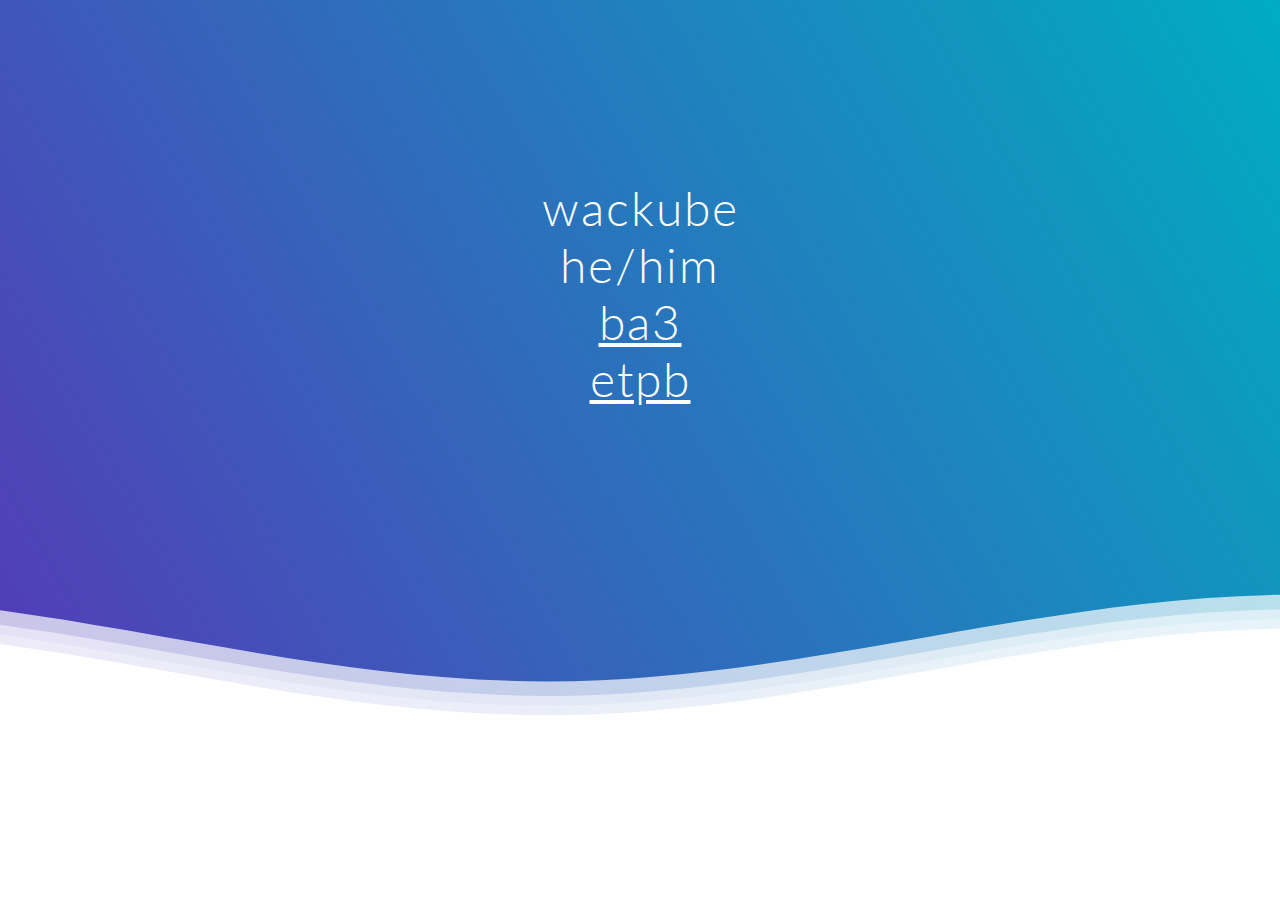
==== index.html @ 9024e870 "Update index.html" ====
<!DOCTYPE html>
<html lang="en" >
<head>
  <meta charset="UTF-8">
  <title>wackube</title>
  <link rel="stylesheet" href="./style.css">

</head>
<body>



<div class="header">

<div class="inner-header flex">
<h1>wackube<br>he/him<br><a href="https://cake.avris.it/bA3">ba3</a><br><a href="https://spectrum.avris.it/eTPB">etpb</a></h1>
</div>


<div>
<svg class="waves" xmlns="http://www.w3.org/2000/svg" xmlns:xlink="http://www.w3.org/1999/xlink"
viewBox="0 24 150 28" preserveAspectRatio="none" shape-rendering="auto">
<defs>
<path id="gentle-wave" d="M-160 44c30 0 58-18 88-18s 58 18 88 18 58-18 88-18 58 18 88 18 v44h-352z" />
</defs>
<g class="parallax">
<use xlink:href="#gentle-wave" x="48" y="0" fill="rgba(255,255,255,0.7" />
<use xlink:href="#gentle-wave" x="48" y="3" fill="rgba(255,255,255,0.5)" />
<use xlink:href="#gentle-wave" x="48" y="5" fill="rgba(255,255,255,0.3)" />
<use xlink:href="#gentle-wave" x="48" y="7" fill="#fff" />
</g>
</svg>
</div>

</div>




<div class="content flex"></div>

</body>
</html>
---- style.css ----
@import url(//fonts.googleapis.com/css?family=Lato:300:400);

body, html { width:100% ;
    height:100% ;
    overflow:hidden ;
    margin:0;
}

h1 {
  font-family: 'Lato', sans-serif;
  font-weight:300;
  letter-spacing: 2px;
  font-size:48px;
}

p {
  font-family: 'Lato', sans-serif;
  letter-spacing: 1px;
  font-size:14px;
  color: #333333;
}

a {
  font-family: 'Lato', sans-serif;
  font-weight:300;
  letter-spacing: 2px;
  font-size:48px;
  color: #FFFFFF;
}

.header {
  position:relative;
  text-align:center;
  background: linear-gradient(60deg, rgba(84,58,183,1) 0%, rgba(0,172,193,1) 100%);
  color:white;
}
.logo {
  width:50px;
  fill:white;
  padding-right:15px;
  display:inline-block;
  vertical-align: middle;
}

.inner-header {
  height:65vh;
  width:100%;
  margin: 0;
  padding: 0;
}

.outer-header {
  height:65vh;
  width:100%;
  margin: 0;
  padding: 0;
}

.flex { /*Flexbox for containers*/
  display: flex;
  justify-content: center;
  align-items: center;
  text-align: center;
}

.waves {
  position:relative;
  width: 100%;
  height:15vh;
  margin-bottom:-7px; /*Fix for safari gap*/
  min-height:100px;
  max-height:150px;
}

.content {
  position:relative;
  height:20vh;
  text-align:center;
  background-color: white;
}

/* Animation */

.parallax > use {
  animation: move-forever 25s cubic-bezier(.55,.5,.45,.5)     infinite;
}
.parallax > use:nth-child(1) {
  animation-delay: -2s;
  animation-duration: 7s;
}
.parallax > use:nth-child(2) {
  animation-delay: -3s;
  animation-duration: 10s;
}
.parallax > use:nth-child(3) {
  animation-delay: -4s;
  animation-duration: 13s;
}
.parallax > use:nth-child(4) {
  animation-delay: -5s;
  animation-duration: 20s;
}
iframe { width:100% ;
        height:100% ;
    border:none ;
}
.center-screen {
		text-align: center;
		position: absolute;
		top: 30%;
		left: 42%;
		margin-top: -100px;
		margin-left: -100px;
	}
  button:focus{
    outline:none !important;
  }

  button.app-button {
   position:fixed;bottom:2%;right:2%;padding:15px;background-color:#4c63c1;border:none;border-radius:25px;font-weight:500;font-size:14px;color:#fff;box-shadow:0px 0px 10px gray

  }

@keyframes move-forever {
  0% {
   transform: translate3d(-90px,0,0);
  }
  100% {
    transform: translate3d(85px,0,0);
  }
}
/*Shrinking for mobile*/
@media (max-width: 768px) {
  .waves {
    height:40px;
    min-height:40px;
  }
  .content {
    height:30vh;
  }
  h1 {
    font-size:24px;
  }
}
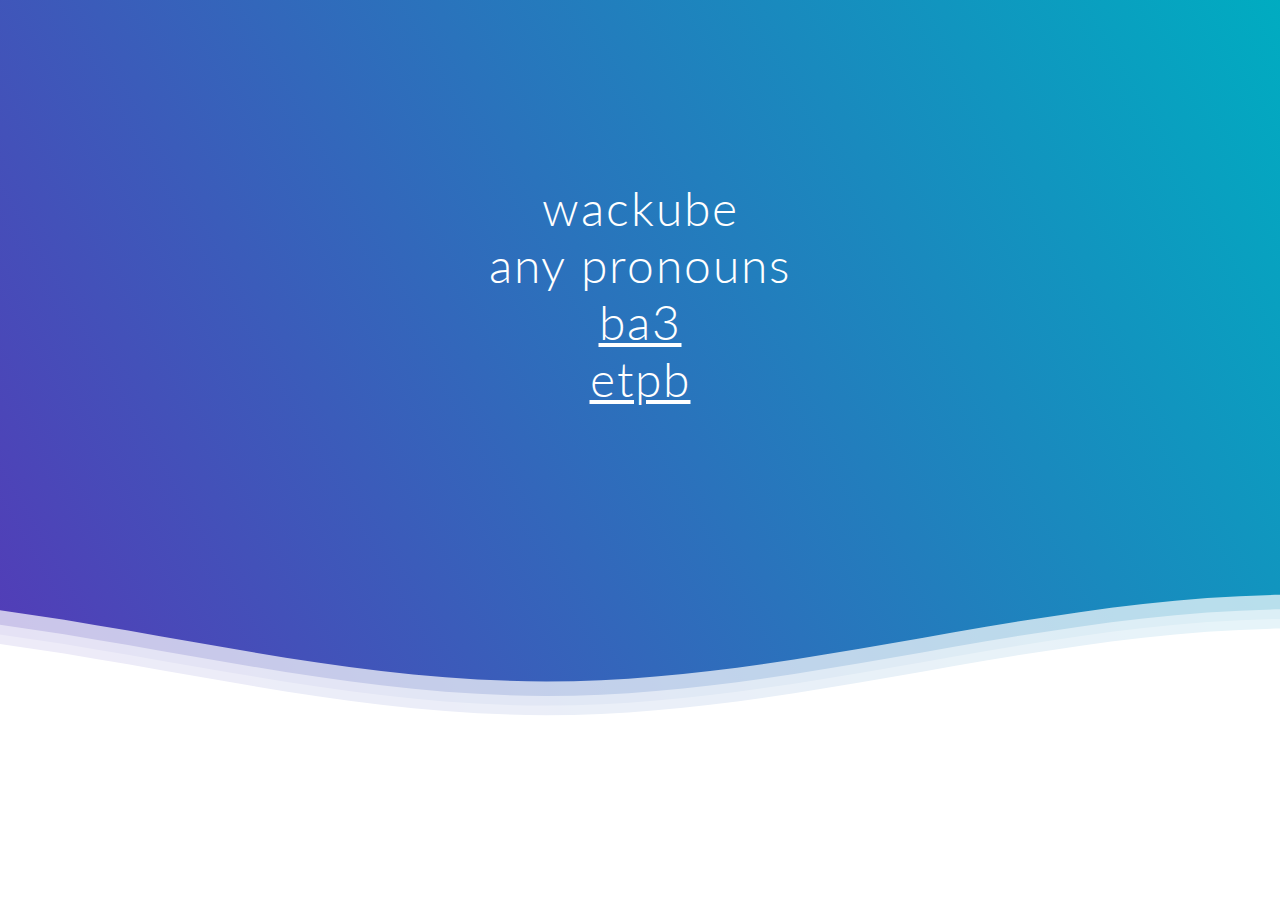
==== commit 76a91084: "Update index.html" ====
--- a/index.html
+++ b/index.html
@@ -13,7 +13,7 @@
 <div class="header">
 
 <div class="inner-header flex">
-<h1>wackube<br>he/him<br><a href="https://cake.avris.it/bA3">ba3</a><br><a href="https://spectrum.avris.it/eTPB">etpb</a></h1>
+<h1>wackube<br>any pronouns<br><a href="https://cake.avris.it/bA3">ba3</a><br><a href="https://spectrum.avris.it/eTPB">etpb</a></h1>
 </div>
 
 
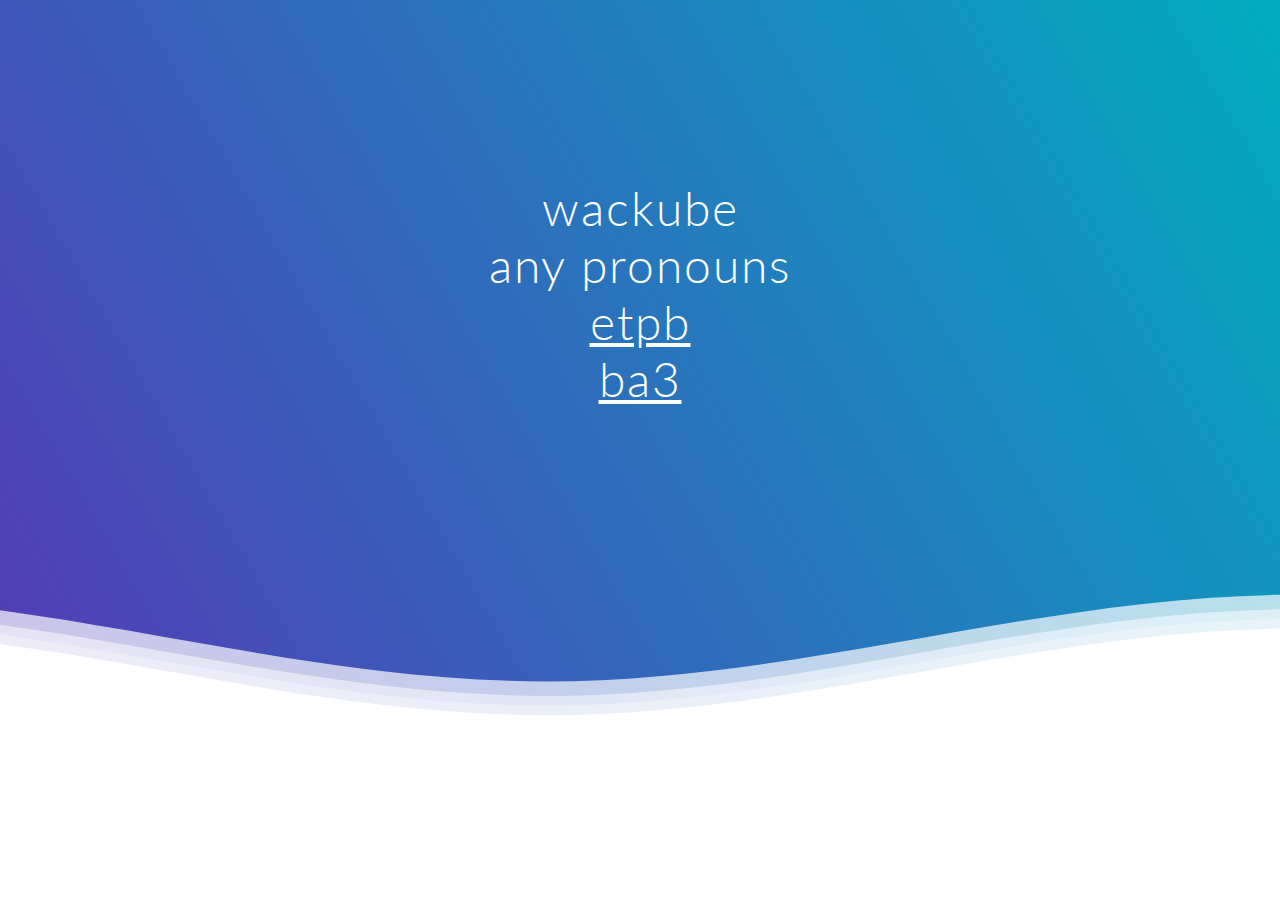
==== commit 0ad12af0: "Update index.html" ====
--- a/index.html
+++ b/index.html
@@ -13,7 +13,7 @@
 <div class="header">
 
 <div class="inner-header flex">
-<h1>wackube<br>any pronouns<br><a href="https://cake.avris.it/bA3">ba3</a><br><a href="https://spectrum.avris.it/eTPB">etpb</a></h1>
+<h1>wackube<br>any pronouns<br><a href="https://spectrum.avris.it/eTPB">etpb</a><br><a href="https://cake.avris.it/bA3">ba3</a></h1>
 </div>
 
 
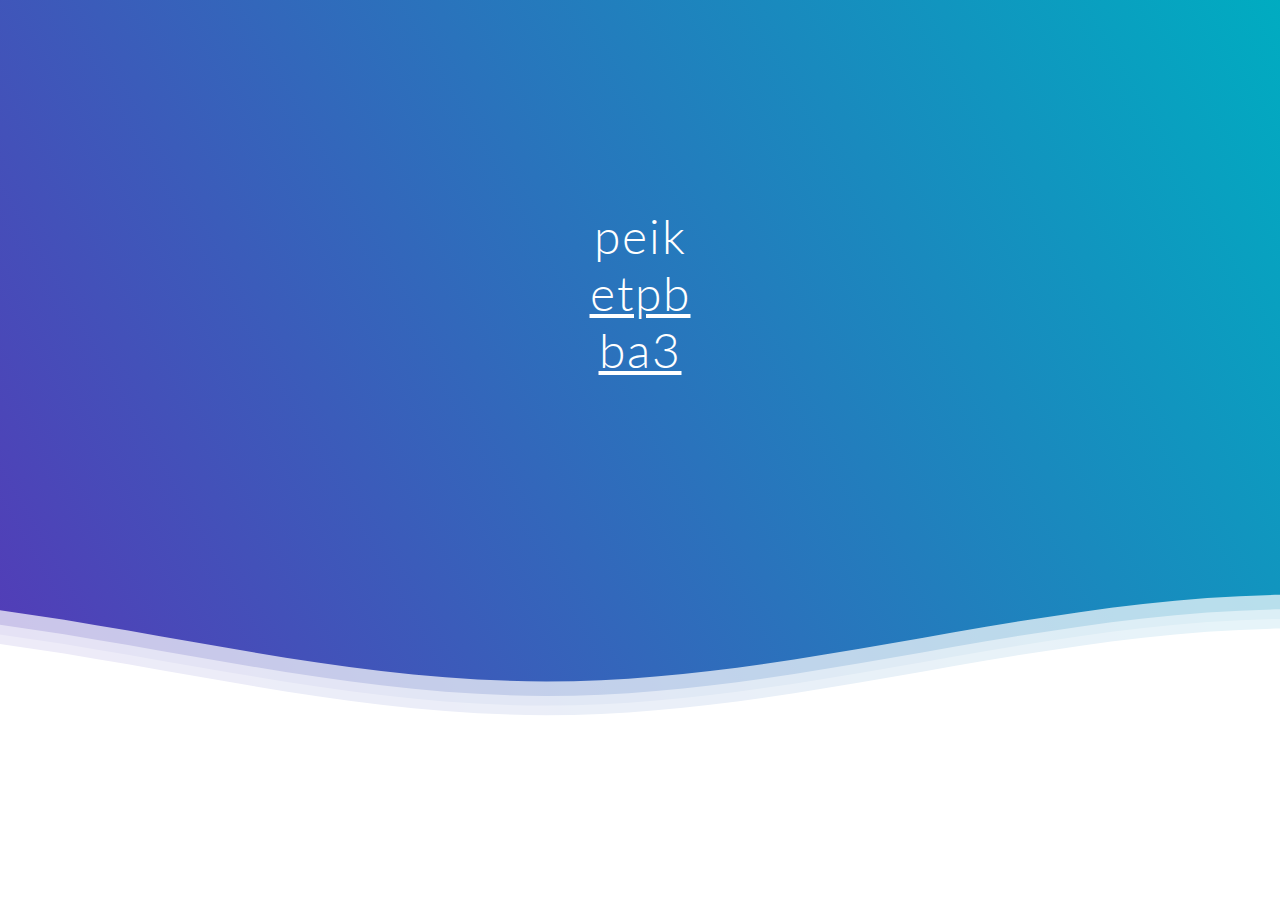
==== commit e13a32c2: "Update index.html" ====
--- a/index.html
+++ b/index.html
@@ -13,7 +13,12 @@
 <div class="header">
 
 <div class="inner-header flex">
-<h1>wackube<br>any pronouns<br><a href="https://spectrum.avris.it/eTPB">etpb</a><br><a href="https://cake.avris.it/bA3">ba3</a></h1>
+<h1>peik
+  <br>
+  <a href="https://spectrum.avris.it/eTPB">etpb</a>
+  <br>
+  <a href="https://cake.avris.it/bA3">ba3</a>
+</h1>
 </div>
 
 
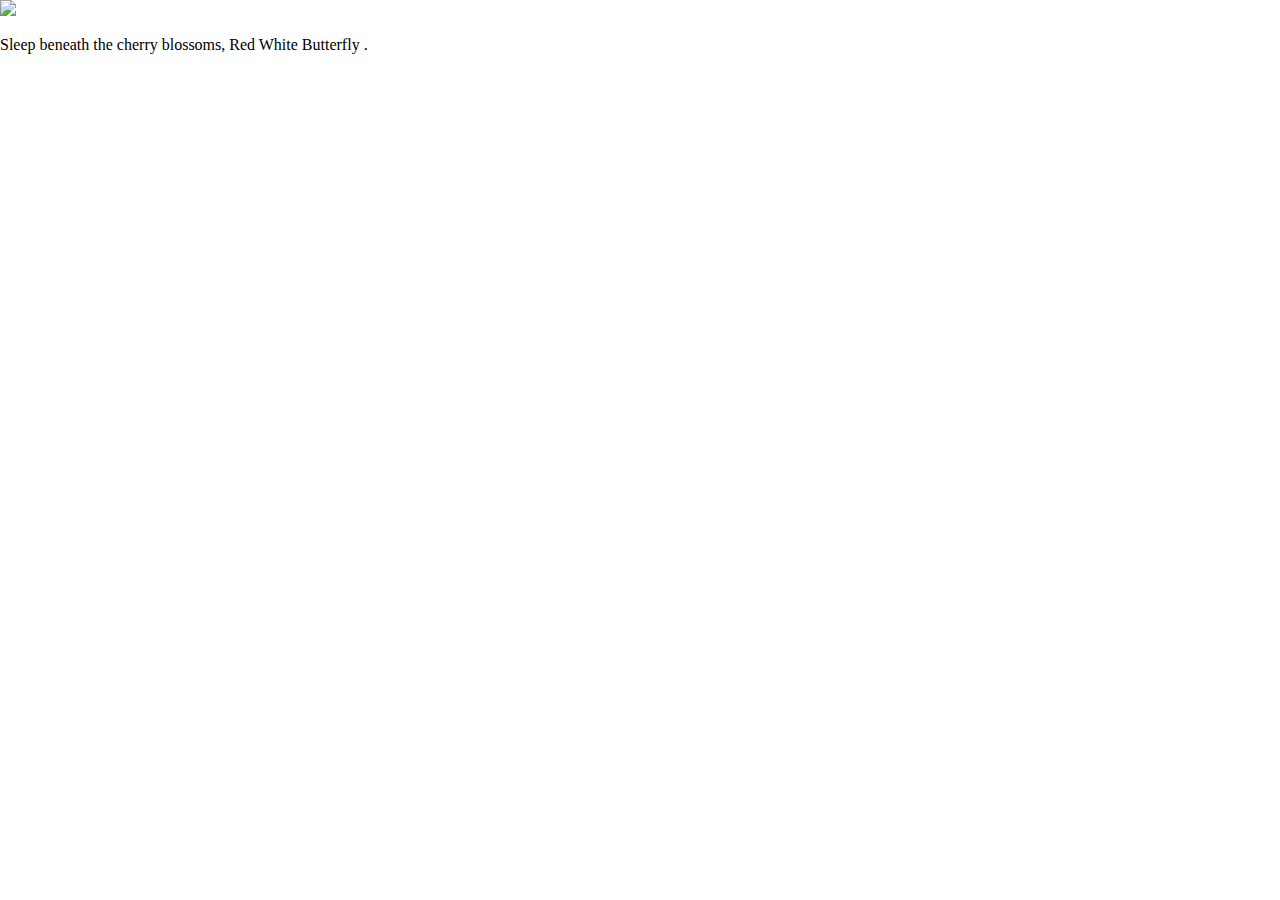
==== commit 18a67b6d: "Update index.html" ====
--- a/index.html
+++ b/index.html
@@ -1,48 +1,37 @@
 <!DOCTYPE html>
-<html lang="en" >
-<head>
-  <meta charset="UTF-8">
-  <title>wackube</title>
-  <link rel="stylesheet" href="./style.css">
+<html>
+    <head>
+        <title>FGT</title>
+        <link rel="stylesheet" href="style2.css">
+        <link rel="icon" type="image/x-icon" href="https://codehs.com/uploads/436659d283070b8572ef5f99f3f4da24">
+        
+    </head>
 
-</head>
-<body>
+    <body onload="myFunction()" style="margin:0;">
+
+      
+        <img id="loader" src="https://codehs.com/uploads/e575e1ebe561709de29fcad290cb73b3">
+      
+
+        <div style="" id="myDiv" class="container animate-bottom">
+        <div class="box">
+    <p>Sleep beneath the <span class="pink">cherry blossoms</span>, <span class="red"> Red </span> <span class="white"> White </span> <span class="butterfly">Butterfly </span>.</p>
+        </div>
+        </div>
+
+<script>
+var myVar;
+
+function myFunction() {
+  myVar = setTimeout(showPage, 3000);
+}
+
+function showPage() {
+  document.getElementById("loader").style.display = "none";
+  document.getElementById("myDiv").style.display = "flex";
+}
+</script>
 
 
-
-<div class="header">
-
-<div class="inner-header flex">
-<h1>peik
-  <br>
-  <a href="https://spectrum.avris.it/eTPB">etpb</a>
-  <br>
-  <a href="https://cake.avris.it/bA3">ba3</a>
-</h1>
-</div>
-
-
-<div>
-<svg class="waves" xmlns="http://www.w3.org/2000/svg" xmlns:xlink="http://www.w3.org/1999/xlink"
-viewBox="0 24 150 28" preserveAspectRatio="none" shape-rendering="auto">
-<defs>
-<path id="gentle-wave" d="M-160 44c30 0 58-18 88-18s 58 18 88 18 58-18 88-18 58 18 88 18 v44h-352z" />
-</defs>
-<g class="parallax">
-<use xlink:href="#gentle-wave" x="48" y="0" fill="rgba(255,255,255,0.7" />
-<use xlink:href="#gentle-wave" x="48" y="3" fill="rgba(255,255,255,0.5)" />
-<use xlink:href="#gentle-wave" x="48" y="5" fill="rgba(255,255,255,0.3)" />
-<use xlink:href="#gentle-wave" x="48" y="7" fill="#fff" />
-</g>
-</svg>
-</div>
-
-</div>
-
-
-
-
-<div class="content flex"></div>
-
-</body>
+    </body>
 </html>
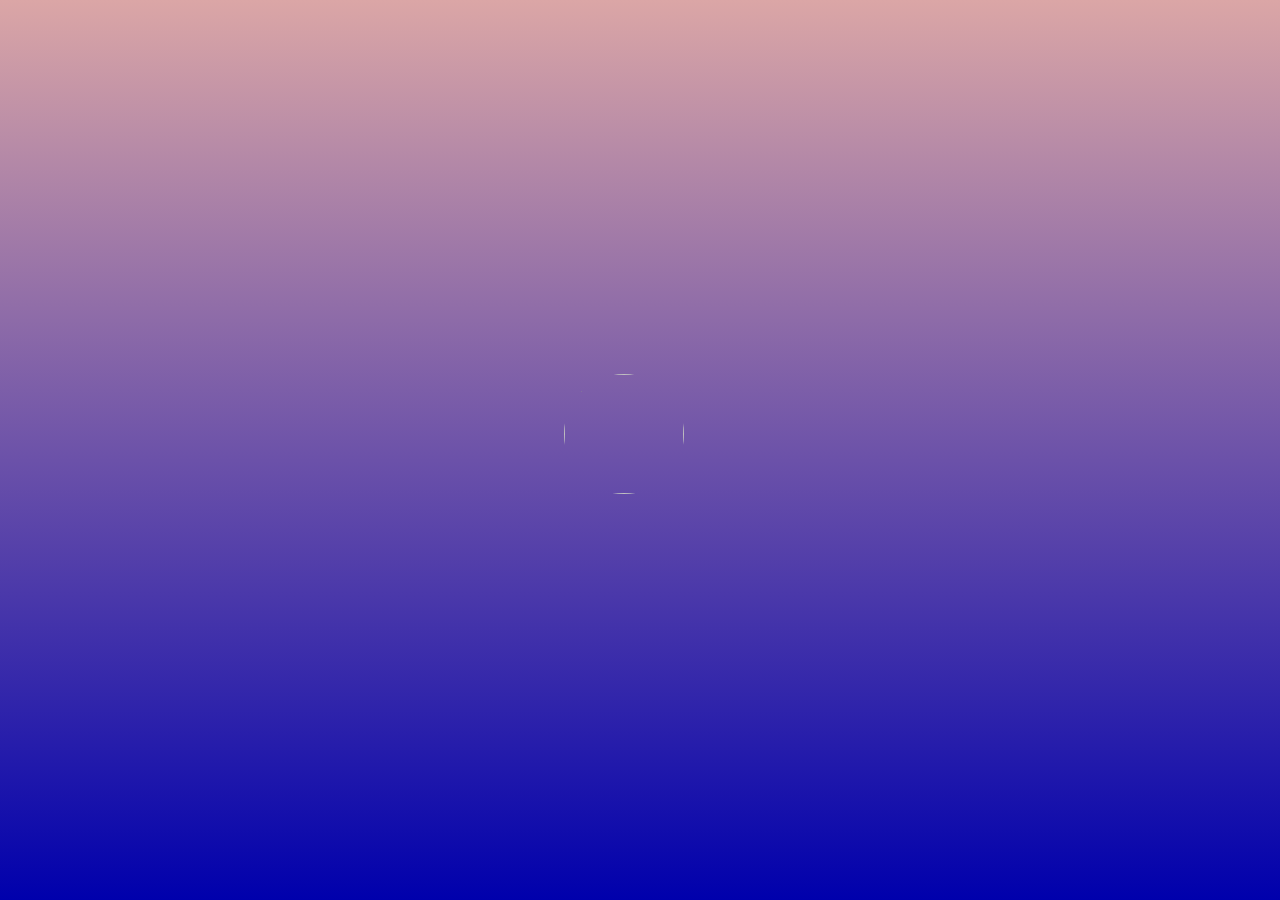
==== commit dfb499ef: "Update index.html" ====
--- a/index.html
+++ b/index.html
@@ -2,7 +2,7 @@
 <html>
     <head>
         <title>FGT</title>
-        <link rel="stylesheet" href="style2.css">
+        <link rel="stylesheet" href="style.css">
         <link rel="icon" type="image/x-icon" href="https://codehs.com/uploads/436659d283070b8572ef5f99f3f4da24">
         
     </head>
--- a/style.css
+++ b/style.css
@@ -0,0 +1,125 @@
+@import url('https://fonts.googleapis.com/css2?family=Lato&display=swap');
+
+
+.box {
+  background-color: rgba(33, 33, 33, 0.35);
+  border-radius: 5px;
+  font-family: sans-serif;
+  text-align: center;
+  line-height: 1;
+  -webkit-backdrop-filter: blur(3px);
+  backdrop-filter: blur(3px);
+  width: 75%;
+  height: 50%;
+  padding: 20px 40px;
+}
+
+html,
+body {
+  height: 100%;
+  width: 100%;
+  overflow-x: hidden;
+  overflow-y:hidden;
+}
+
+body {
+  background-image: url("https://wallpapers.com/images/featured/qbc6mlnwowjbszld.jpg"), linear-gradient(rgb(219, 166, 166), rgb(0, 0, 172));
+  background-position: center center;
+  background-repeat: no-repeat;
+  background-size: cover;
+}
+
+.container {
+  align-items: center;
+  display: flex;
+  justify-content: center;
+  height: 100%;
+  width: 100%;
+}
+
+p {
+    font-size: 40px;
+    margin-top:15%;
+    font-weight:bold;
+    font-family: 'Lato', sans-serif;
+    margin-left:-2%;
+    margin-right:-2%;
+    color: white;
+}
+
+.red {
+    color:#ff6961;
+}
+
+.white {
+    color:white;
+}
+
+.pink {
+    color: #FFB6C1;
+}
+
+.butterfly {
+    margin-right: -0.4%;
+     background-color: #9622c0;
+    background-image: linear-gradient(45deg, #9622c0, #b00334);
+    background-size: 100%;
+    -webkit-background-clip: text;
+    -moz-background-clip: text;
+    -webkit-text-fill-color: transparent; 
+    -moz-text-fill-color: transparent;
+}
+
+/* Center the loader */
+#loader {
+  position: absolute;
+  left: 50%;
+  top: 50%;
+  z-index: 1;
+  width: 120px;
+  height: 120px;
+  margin: -76px 0 0 -76px;
+  border-radius: 50%;
+  transform-origin: center center;
+  -webkit-animation: spin 2s linear infinite;
+  animation: spin 2s linear infinite;
+}
+
+@-webkit-keyframes spin {
+  0% { -webkit-transform: rotate(0deg); }
+  100% { -webkit-transform: rotate(360deg); }
+}
+
+@keyframes spin {
+  0% { transform: rotate(0deg); }
+  100% { transform: rotate(360deg); }
+}
+
+/* Add animation to "page content" */
+.animate-bottom {
+  position: relative;
+  -webkit-animation-name: animatebottom;
+  -webkit-animation-duration: 1s;
+  animation-name: animatebottom;
+  animation-duration: 1s;
+  backdrop-filter: blur(3px);
+}
+
+@-webkit-keyframes animatebottom {
+  from { bottom:-100px; opacity:0 } 
+  to { bottom:0px; opacity:1 }
+}
+
+@keyframes animatebottom { 
+  from{ bottom:-100px; opacity:0 } 
+  to{ bottom:0; opacity:1 }
+}
+
+#myDiv {
+  display: none;
+  text-align: center;
+  align-items: center;
+  justify-content: center;
+  height: 100%;
+  width: 100%;
+}
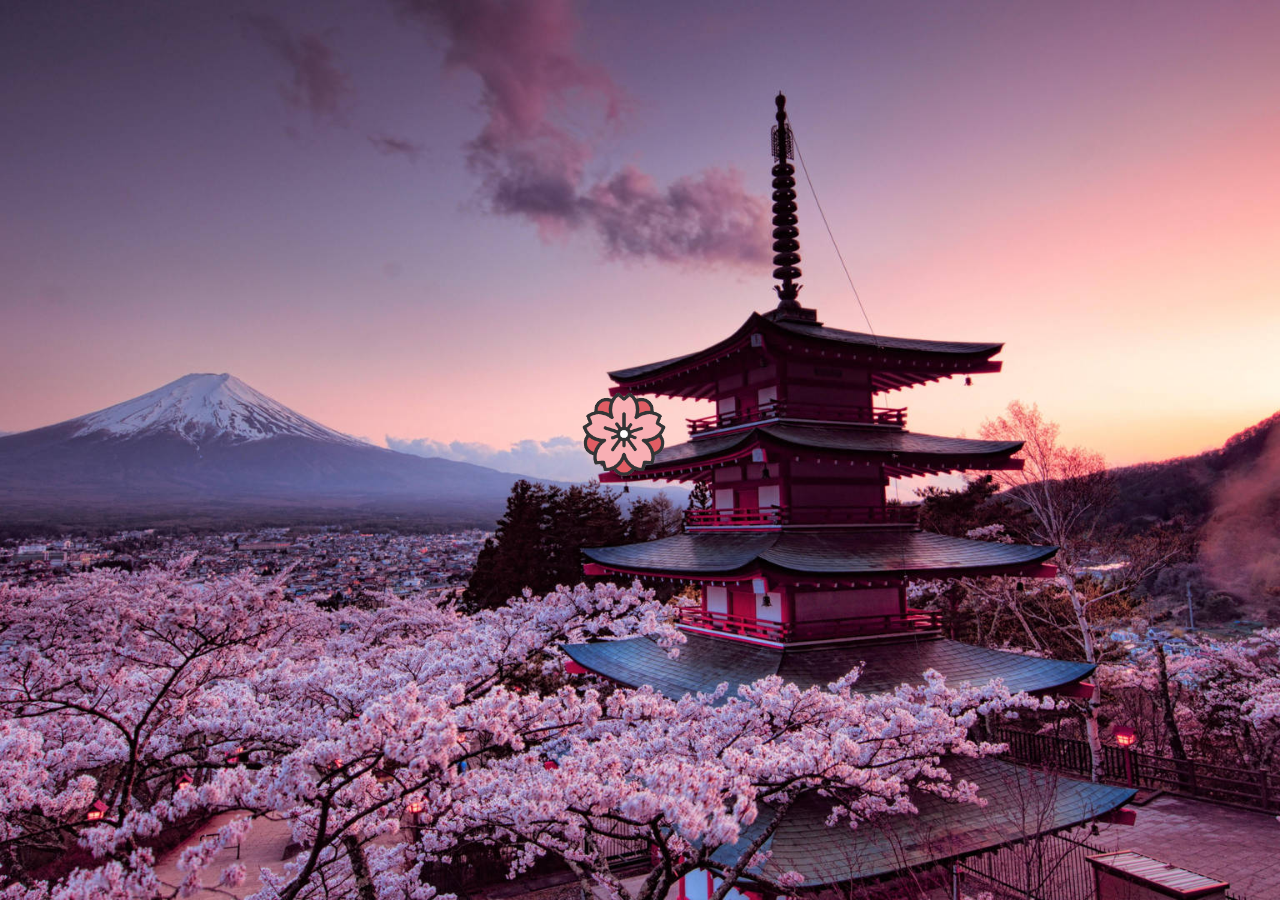
==== commit f0d59634: "Rebrand" ====
--- a/index.html
+++ b/index.html
@@ -1,17 +1,17 @@
 <!DOCTYPE html>
 <html>
     <head>
-        <title>FGT</title>
+        <title>Peik</title>
         <link rel="stylesheet" href="style.css">
-        <link rel="icon" type="image/x-icon" href="https://codehs.com/uploads/436659d283070b8572ef5f99f3f4da24">
-        
+        <link rel="icon" type="image/x-icon" href="/data/petal.png">
+
     </head>
 
     <body onload="myFunction()" style="margin:0;">
 
-      
-        <img id="loader" src="https://codehs.com/uploads/e575e1ebe561709de29fcad290cb73b3">
-      
+
+        <img id="loader" src="data/loading.png">
+
 
         <div style="" id="myDiv" class="container animate-bottom">
         <div class="box">
--- a/style.css
+++ b/style.css
@@ -23,7 +23,7 @@
 }
 
 body {
-  background-image: url("https://wallpapers.com/images/featured/qbc6mlnwowjbszld.jpg"), linear-gradient(rgb(219, 166, 166), rgb(0, 0, 172));
+  background-image: url("data/cherry.jpg"), linear-gradient(rgb(219, 166, 166), rgb(0, 0, 172));
   background-position: center center;
   background-repeat: no-repeat;
   background-size: cover;
@@ -66,7 +66,7 @@
     background-size: 100%;
     -webkit-background-clip: text;
     -moz-background-clip: text;
-    -webkit-text-fill-color: transparent; 
+    -webkit-text-fill-color: transparent;
     -moz-text-fill-color: transparent;
 }
 
@@ -106,12 +106,12 @@
 }
 
 @-webkit-keyframes animatebottom {
-  from { bottom:-100px; opacity:0 } 
+  from { bottom:-100px; opacity:0 }
   to { bottom:0px; opacity:1 }
 }
 
-@keyframes animatebottom { 
-  from{ bottom:-100px; opacity:0 } 
+@keyframes animatebottom {
+  from{ bottom:-100px; opacity:0 }
   to{ bottom:0; opacity:1 }
 }
 
